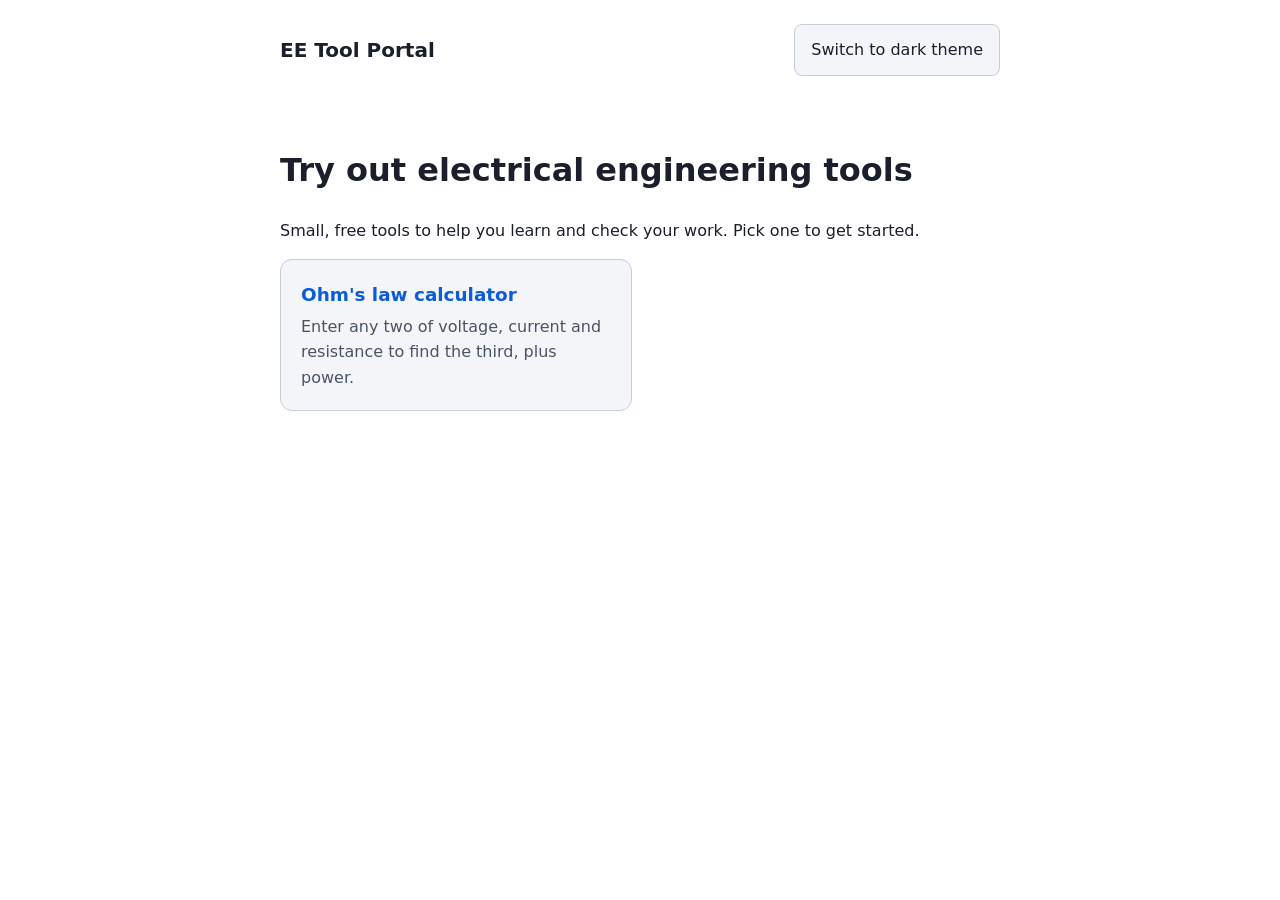
==== index.html @ eff1bedc "Add portal home page and Ohm's law calculator Includes shared styles, light/dark theme toggle (defau" ====
<!DOCTYPE html>
<html lang="en" data-theme="light">
<head>
  <meta charset="utf-8">
  <meta name="viewport" content="width=device-width, initial-scale=1">
  <title>Electrical Engineering Tool Portal</title>
  <link rel="stylesheet" href="css/style.css">
  <script src="js/theme.js"></script>
</head>
<body>
  <header>
    <a class="brand" href="index.html">EE Tool Portal</a>
    <button id="theme-toggle" type="button">Switch to dark theme</button>
  </header>
  <main>
    <h1>Try out electrical engineering tools</h1>
    <p>Small, free tools to help you learn and check your work. Pick one to get started.</p>
    <div class="cards">
      <a class="card" href="tools/ohms-law/index.html">
        <h2>Ohm's law calculator</h2>
        <p>Enter any two of voltage, current and resistance to find the third, plus power.</p>
      </a>
    </div>
  </main>
</body>
</html>
---- css/style.css ----
:root {
  --bg: #ffffff;
  --surface: #f3f5f9;
  --text: #1a1f2b;
  --muted: #4a5365;
  --border: #c5ccd9;
  --accent: #0b5cd5;
  --accent-text: #ffffff;
  --error: #b00020;
}

:root[data-theme="dark"] {
  --bg: #12151c;
  --surface: #1c212c;
  --text: #eef1f7;
  --muted: #b4bccd;
  --border: #3a4256;
  --accent: #7ab1ff;
  --accent-text: #0a1020;
  --error: #ff8a9b;
}

* { box-sizing: border-box; }

body {
  margin: 0;
  font-family: system-ui, -apple-system, "Segoe UI", Roboto, sans-serif;
  line-height: 1.6;
  background: var(--bg);
  color: var(--text);
}

a { color: var(--accent); }

header, main { max-width: 48rem; margin: 0 auto; padding: 1rem; }

header {
  display: flex;
  align-items: center;
  justify-content: space-between;
  gap: 1rem;
  flex-wrap: wrap;
}

header a.brand { color: var(--text); font-weight: 700; font-size: 1.25rem; text-decoration: none; }

button, input {
  font: inherit;
  color: var(--text);
  background: var(--surface);
  border: 1px solid var(--border);
  border-radius: 0.5rem;
  padding: 0.75rem 1rem;
  min-height: 2.75rem;
}

button { cursor: pointer; }

button.primary { background: var(--accent); color: var(--accent-text); border-color: var(--accent); font-weight: 600; }

:focus-visible { outline: 3px solid var(--accent); outline-offset: 2px; }

.cards { display: grid; gap: 1rem; grid-template-columns: 1fr; }

.card {
  display: block;
  padding: 1.25rem;
  background: var(--surface);
  border: 1px solid var(--border);
  border-radius: 0.75rem;
  color: var(--text);
  text-decoration: none;
}
.card h2 { margin: 0 0 0.25rem; color: var(--accent); font-size: 1.15rem; }
.card p { margin: 0; color: var(--muted); }

form { display: grid; gap: 1rem; grid-template-columns: 1fr; }
label { display: grid; gap: 0.25rem; font-weight: 600; }
input { width: 100%; }
.actions { display: flex; gap: 0.75rem; flex-wrap: wrap; }

.result {
  margin-top: 1.5rem;
  padding: 1rem;
  background: var(--surface);
  border: 1px solid var(--border);
  border-radius: 0.75rem;
}
.result.error { color: var(--error); border-color: var(--error); }
.muted { color: var(--muted); }

@media (min-width: 40rem) {
  .cards { grid-template-columns: repeat(2, 1fr); }
  form { grid-template-columns: repeat(3, 1fr); }
  .actions { grid-column: 1 / -1; }
}

@media (min-width: 64rem) {
  header, main { padding: 1.5rem; }
}

input::placeholder { color: var(--muted); opacity: 1; }
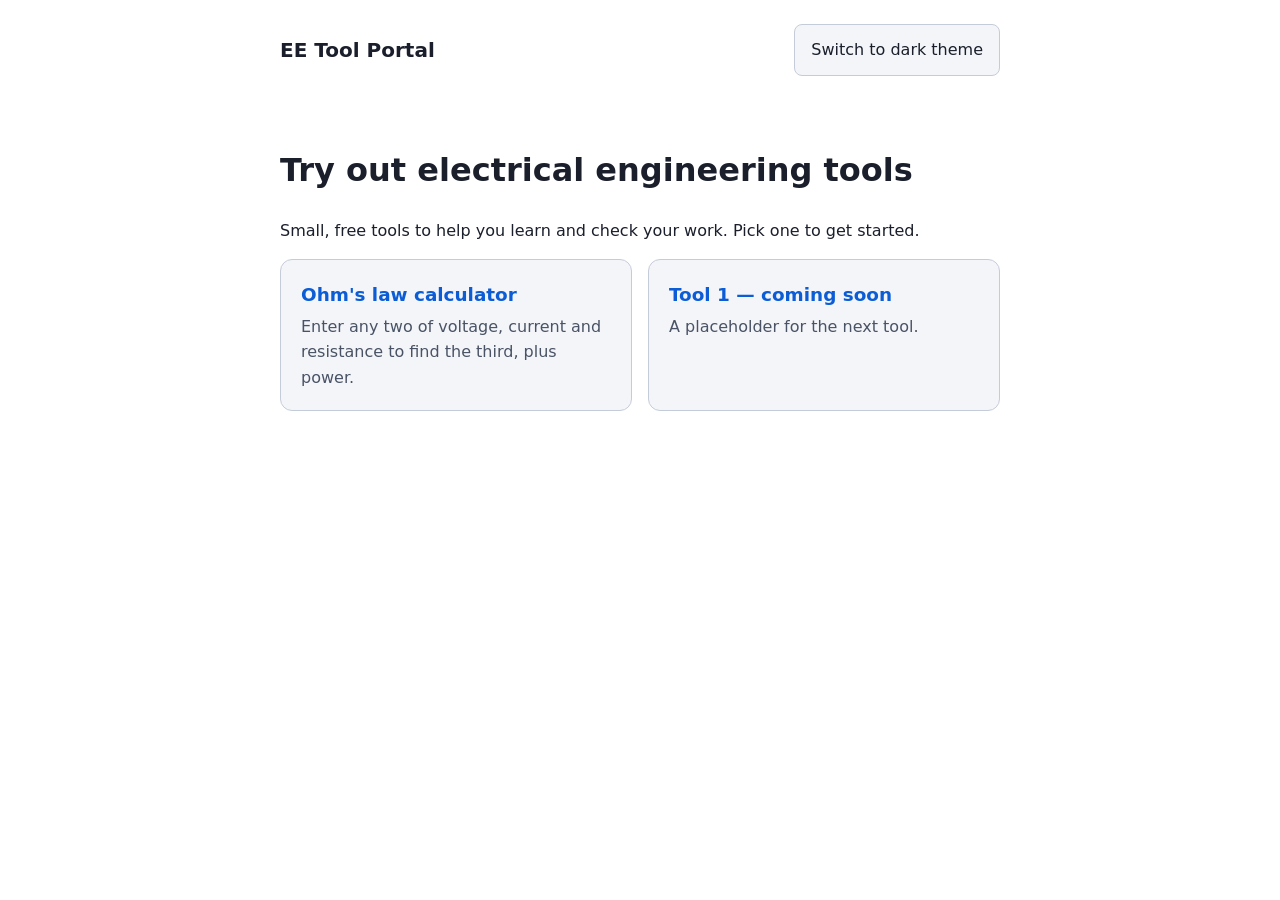
==== commit 599c7241: "Add placeholder Tool 1 card and page; mark step done in Feature Plan Co-Authored-By: Claude Sonnet 5" ====
--- a/index.html
+++ b/index.html
@@ -20,6 +20,10 @@
         <h2>Ohm's law calculator</h2>
         <p>Enter any two of voltage, current and resistance to find the third, plus power.</p>
       </a>
+      <a class="card" href="tools/tool-1/index.html">
+        <h2>Tool 1 &mdash; coming soon</h2>
+        <p>A placeholder for the next tool.</p>
+      </a>
     </div>
   </main>
 </body>
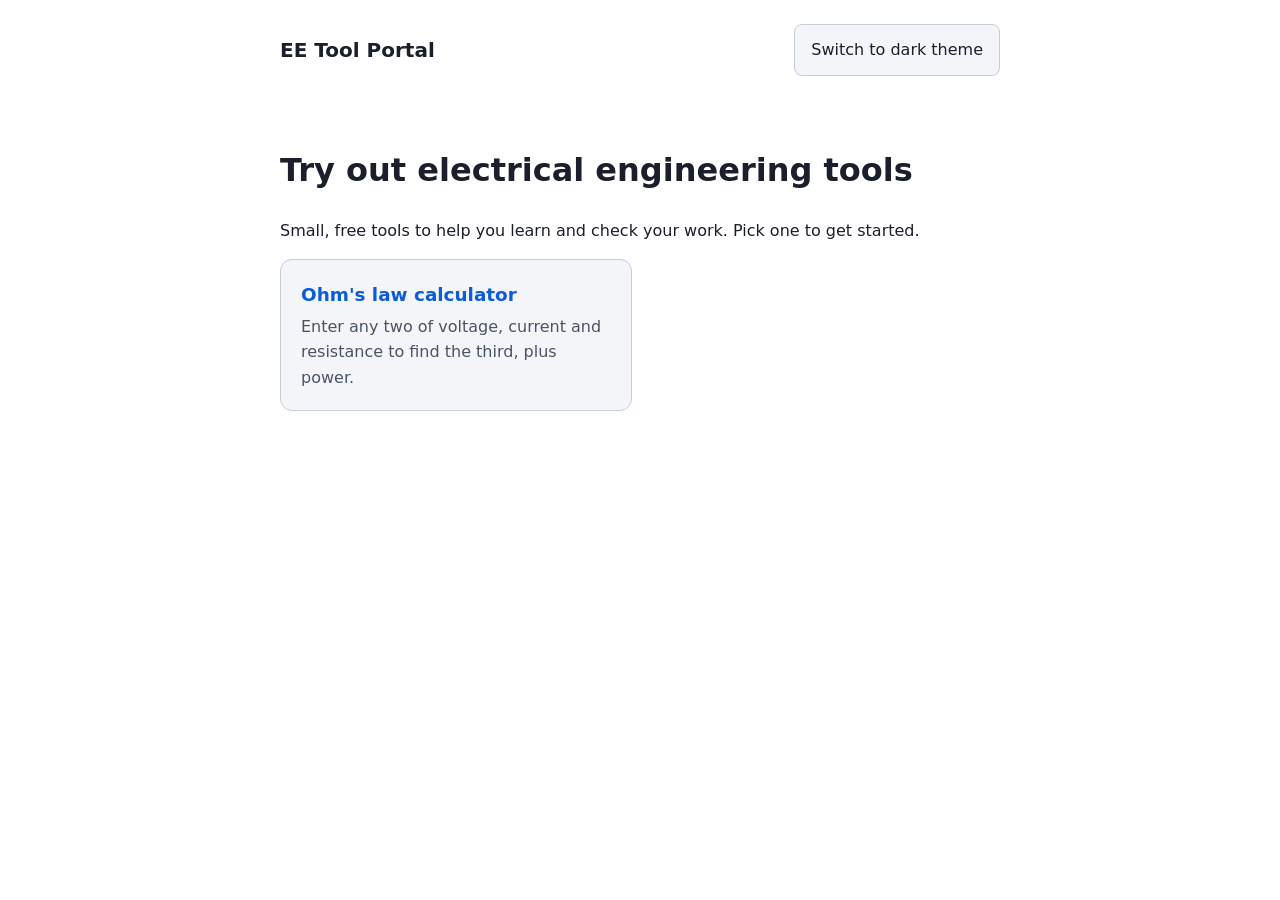
==== commit 019a0a1b: "Replace Tool 1 placeholder with the Ohm's law calculator; update Feature Plan Co-Authored-By: Claude" ====
--- a/index.html
+++ b/index.html
@@ -20,10 +20,6 @@
         <h2>Ohm's law calculator</h2>
         <p>Enter any two of voltage, current and resistance to find the third, plus power.</p>
       </a>
-      <a class="card" href="tools/tool-1/index.html">
-        <h2>Tool 1 &mdash; coming soon</h2>
-        <p>A placeholder for the next tool.</p>
-      </a>
     </div>
   </main>
 </body>
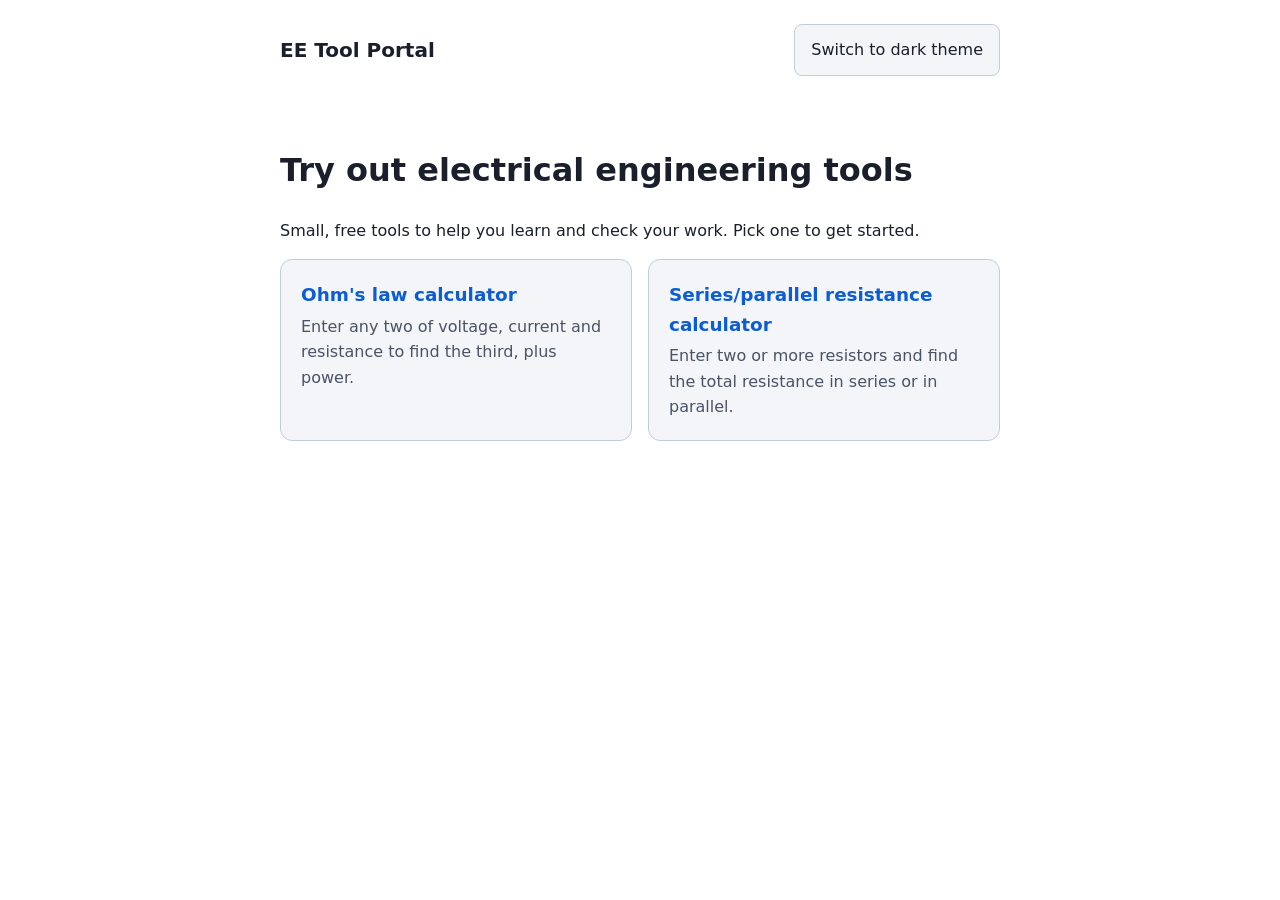
==== commit 1b0ec3ab: "Add series/parallel resistance calculator (Phase 2) Co-Authored-By: Claude Sonnet 5.5 <noreply@anthr" ====
--- a/index.html
+++ b/index.html
@@ -20,6 +20,10 @@
         <h2>Ohm's law calculator</h2>
         <p>Enter any two of voltage, current and resistance to find the third, plus power.</p>
       </a>
+      <a class="card" href="tools/series-parallel/index.html">
+        <h2>Series/parallel resistance calculator</h2>
+        <p>Enter two or more resistors and find the total resistance in series or in parallel.</p>
+      </a>
     </div>
   </main>
 </body>
--- a/css/style.css
+++ b/css/style.css
@@ -100,3 +100,10 @@
 }
 
 input::placeholder { color: var(--muted); opacity: 1; }
+
+form.rows { grid-template-columns: 1fr; }
+fieldset { border: 1px solid var(--border); border-radius: 0.5rem; padding: 0.5rem 1rem; margin: 0; }
+.choice { display: inline-flex; align-items: center; gap: 0.5rem; margin-right: 1.5rem; font-weight: 400; }
+input[type="radio"] { width: auto; min-height: 0; }
+.row { display: flex; align-items: flex-end; gap: 0.75rem; margin-bottom: 1rem; }
+.row label { flex: 1; }
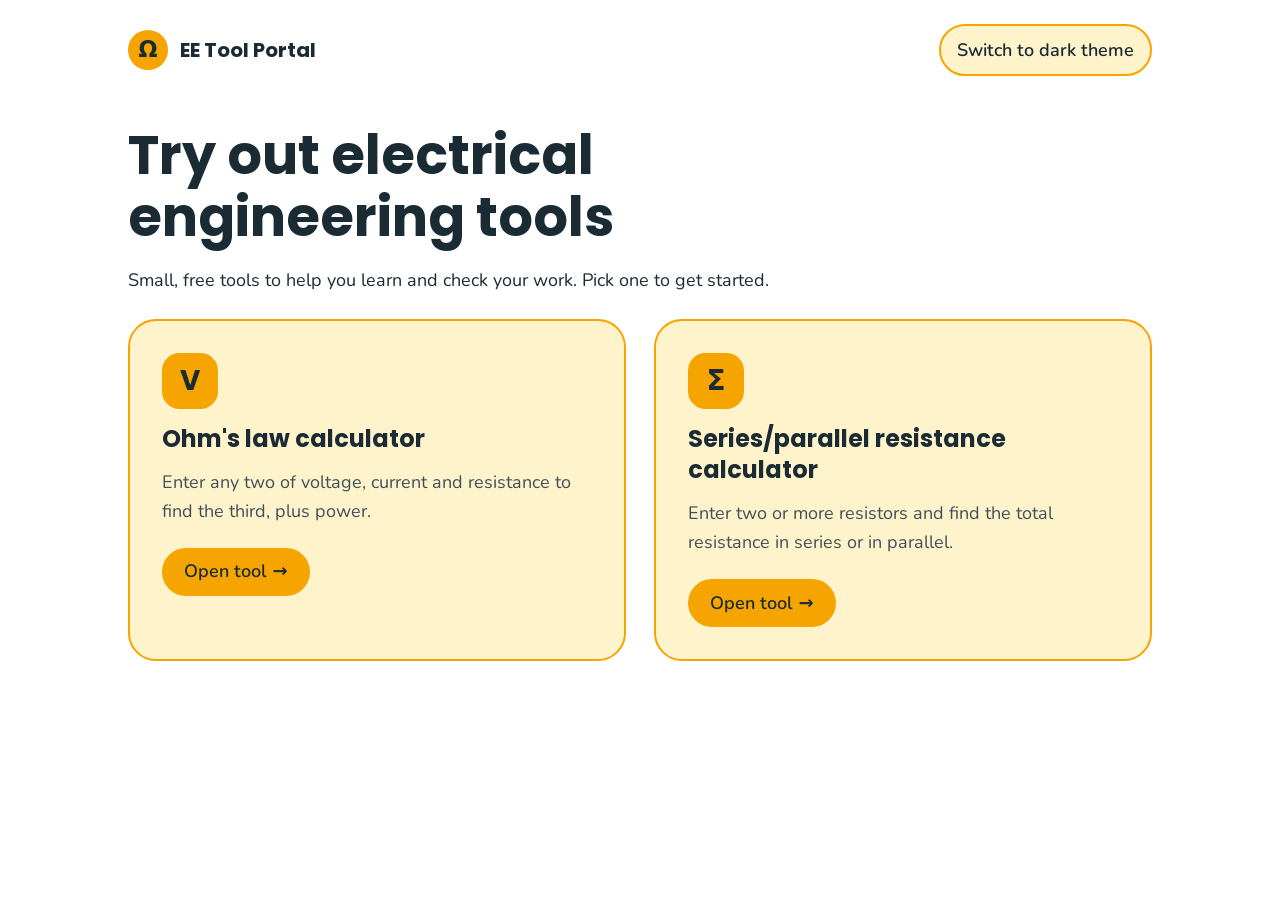
==== commit 058dedbd: "Apply Friendly Classroom visual design to portal and tool pages Poppins/Nunito fonts, amber accent, " ====
--- a/index.html
+++ b/index.html
@@ -4,12 +4,15 @@
   <meta charset="utf-8">
   <meta name="viewport" content="width=device-width, initial-scale=1">
   <title>Electrical Engineering Tool Portal</title>
+  <link rel="preconnect" href="https://fonts.googleapis.com">
+  <link rel="preconnect" href="https://fonts.gstatic.com" crossorigin>
+  <link href="https://fonts.googleapis.com/css2?family=Nunito:wght@400;600&family=Poppins:wght@600;700&display=swap" rel="stylesheet">
   <link rel="stylesheet" href="css/style.css">
   <script src="js/theme.js"></script>
 </head>
 <body>
   <header>
-    <a class="brand" href="index.html">EE Tool Portal</a>
+    <a class="brand" href="index.html"><span class="logo" aria-hidden="true">&Omega;</span>EE Tool Portal</a>
     <button id="theme-toggle" type="button">Switch to dark theme</button>
   </header>
   <main>
@@ -17,12 +20,16 @@
     <p>Small, free tools to help you learn and check your work. Pick one to get started.</p>
     <div class="cards">
       <a class="card" href="tools/ohms-law/index.html">
+        <span class="badge" aria-hidden="true">V</span>
         <h2>Ohm's law calculator</h2>
         <p>Enter any two of voltage, current and resistance to find the third, plus power.</p>
+        <span class="open">Open tool &rarr;</span>
       </a>
       <a class="card" href="tools/series-parallel/index.html">
+        <span class="badge" aria-hidden="true">&Sigma;</span>
         <h2>Series/parallel resistance calculator</h2>
         <p>Enter two or more resistors and find the total resistance in series or in parallel.</p>
+        <span class="open">Open tool &rarr;</span>
       </a>
     </div>
   </main>
--- a/css/style.css
+++ b/css/style.css
@@ -1,22 +1,25 @@
+/* Visual design: "Friendly Classroom" (Poppins headings, Nunito body, amber accent). */
 :root {
   --bg: #ffffff;
-  --surface: #f3f5f9;
-  --text: #1a1f2b;
-  --muted: #4a5365;
-  --border: #c5ccd9;
-  --accent: #0b5cd5;
-  --accent-text: #ffffff;
+  --card: #fff3cc;
+  --text: #1b2b34;
+  --muted: #3f505a;
+  --border: #b58900;
+  --accent: #f5a400;
+  --accent-text: #1b2b34;
+  --link: #8a4b00;
   --error: #b00020;
 }
 
 :root[data-theme="dark"] {
-  --bg: #12151c;
-  --surface: #1c212c;
-  --text: #eef1f7;
-  --muted: #b4bccd;
-  --border: #3a4256;
-  --accent: #7ab1ff;
-  --accent-text: #0a1020;
+  --bg: #14202a;
+  --card: #1e2f3b;
+  --text: #f4f7fa;
+  --muted: #b7c4ce;
+  --border: #6e8798;
+  --accent: #ffc857;
+  --accent-text: #14202a;
+  --link: #ffc857;
   --error: #ff8a9b;
 }
 
@@ -24,15 +27,24 @@
 
 body {
   margin: 0;
-  font-family: system-ui, -apple-system, "Segoe UI", Roboto, sans-serif;
+  font-family: "Nunito", system-ui, -apple-system, "Segoe UI", Roboto, sans-serif;
+  font-size: 1.125rem;
   line-height: 1.6;
   background: var(--bg);
   color: var(--text);
 }
 
-a { color: var(--accent); }
+h1, h2, .brand, .badge {
+  font-family: "Poppins", system-ui, -apple-system, "Segoe UI", Roboto, sans-serif;
+}
 
-header, main { max-width: 48rem; margin: 0 auto; padding: 1rem; }
+h1 { font-size: clamp(2rem, 5vw, 3.375rem); line-height: 1.15; margin: 0 0 1rem; }
+h2 { font-size: 1.5rem; line-height: 1.3; }
+strong { font-weight: 600; }
+
+a { color: var(--link); }
+
+header, main { max-width: 70rem; margin: 0 auto; padding: 1.25rem 1.25rem; }
 
 header {
   display: flex;
@@ -42,68 +54,122 @@
   flex-wrap: wrap;
 }
 
-header a.brand { color: var(--text); font-weight: 700; font-size: 1.25rem; text-decoration: none; }
+a.brand {
+  display: flex;
+  align-items: center;
+  gap: 0.75rem;
+  color: var(--text);
+  font-weight: 700;
+  font-size: 1.25rem;
+  text-decoration: none;
+}
+
+.logo {
+  display: inline-flex;
+  align-items: center;
+  justify-content: center;
+  width: 2.5rem;
+  height: 2.5rem;
+  border-radius: 50%;
+  background: var(--accent);
+  color: var(--accent-text);
+  font-size: 1.4rem;
+}
+
+main > h1, main > p { max-width: 46rem; }
 
 button, input {
   font: inherit;
   color: var(--text);
-  background: var(--surface);
-  border: 1px solid var(--border);
-  border-radius: 0.5rem;
-  padding: 0.75rem 1rem;
+  background: var(--card);
+  border: 2px solid var(--border);
+  padding: 0.6rem 1rem;
   min-height: 2.75rem;
 }
 
-button { cursor: pointer; }
+input { border-radius: 0.75rem; background: var(--bg); }
 
-button.primary { background: var(--accent); color: var(--accent-text); border-color: var(--accent); font-weight: 600; }
+button {
+  border-radius: 999px;
+  border-color: var(--accent);
+  font-weight: 600;
+  cursor: pointer;
+}
 
-:focus-visible { outline: 3px solid var(--accent); outline-offset: 2px; }
+button.primary { background: var(--accent); color: var(--accent-text); }
 
-.cards { display: grid; gap: 1rem; grid-template-columns: 1fr; }
+:focus-visible { outline: 3px solid var(--text); outline-offset: 2px; }
+
+.cards { display: flex; flex-wrap: wrap; gap: 1.75rem; margin-top: 1.5rem; }
 
 .card {
-  display: block;
-  padding: 1.25rem;
-  background: var(--surface);
-  border: 1px solid var(--border);
-  border-radius: 0.75rem;
+  flex: 1 1 20rem;
+  display: flex;
+  flex-direction: column;
+  align-items: flex-start;
+  gap: 0.875rem;
+  padding: 2rem;
+  background: var(--card);
+  border: 2px solid var(--accent);
+  border-radius: 1.75rem;
   color: var(--text);
   text-decoration: none;
 }
-.card h2 { margin: 0 0 0.25rem; color: var(--accent); font-size: 1.15rem; }
+.card h2 { margin: 0; color: var(--text); }
 .card p { margin: 0; color: var(--muted); }
 
+.badge {
+  display: inline-flex;
+  align-items: center;
+  justify-content: center;
+  width: 3.5rem;
+  height: 3.5rem;
+  border-radius: 1.1rem;
+  background: var(--accent);
+  color: var(--accent-text);
+  font-weight: 700;
+  font-size: 1.75rem;
+}
+
+.open {
+  margin-top: 0.5rem;
+  padding: 0.6rem 1.4rem;
+  border-radius: 999px;
+  background: var(--accent);
+  color: var(--accent-text);
+  font-weight: 600;
+}
+
+form, .result { max-width: 48rem; }
 form { display: grid; gap: 1rem; grid-template-columns: 1fr; }
 label { display: grid; gap: 0.25rem; font-weight: 600; }
 input { width: 100%; }
+input::placeholder { color: var(--muted); opacity: 1; }
 .actions { display: flex; gap: 0.75rem; flex-wrap: wrap; }
 
 .result {
   margin-top: 1.5rem;
-  padding: 1rem;
-  background: var(--surface);
-  border: 1px solid var(--border);
-  border-radius: 0.75rem;
+  padding: 1.25rem;
+  background: var(--card);
+  border: 2px solid var(--accent);
+  border-radius: 1.25rem;
 }
 .result.error { color: var(--error); border-color: var(--error); }
 .muted { color: var(--muted); }
 
+form.rows { grid-template-columns: 1fr; }
+fieldset { border: 2px solid var(--border); border-radius: 0.75rem; padding: 0.5rem 1rem; margin: 0; }
+.choice { display: inline-flex; align-items: center; gap: 0.5rem; margin-right: 1.5rem; font-weight: 400; }
+input[type="radio"] { width: auto; min-height: 0; }
+.row { display: flex; align-items: flex-end; gap: 0.75rem; margin-bottom: 1rem; }
+.row label { flex: 1; }
+
 @media (min-width: 40rem) {
-  .cards { grid-template-columns: repeat(2, 1fr); }
   form { grid-template-columns: repeat(3, 1fr); }
+  form.rows { grid-template-columns: 1fr; }
   .actions { grid-column: 1 / -1; }
 }
 
 @media (min-width: 64rem) {
-  header, main { padding: 1.5rem; }
+  header, main { padding: 1.5rem 3rem; }
 }
-
-input::placeholder { color: var(--muted); opacity: 1; }
-
-form.rows { grid-template-columns: 1fr; }
-fieldset { border: 1px solid var(--border); border-radius: 0.5rem; padding: 0.5rem 1rem; margin: 0; }
-.choice { display: inline-flex; align-items: center; gap: 0.5rem; margin-right: 1.5rem; font-weight: 400; }
-input[type="radio"] { width: auto; min-height: 0; }
-.row { display: flex; align-items: flex-end; gap: 0.75rem; margin-bottom: 1rem; }
-.row label { flex: 1; }
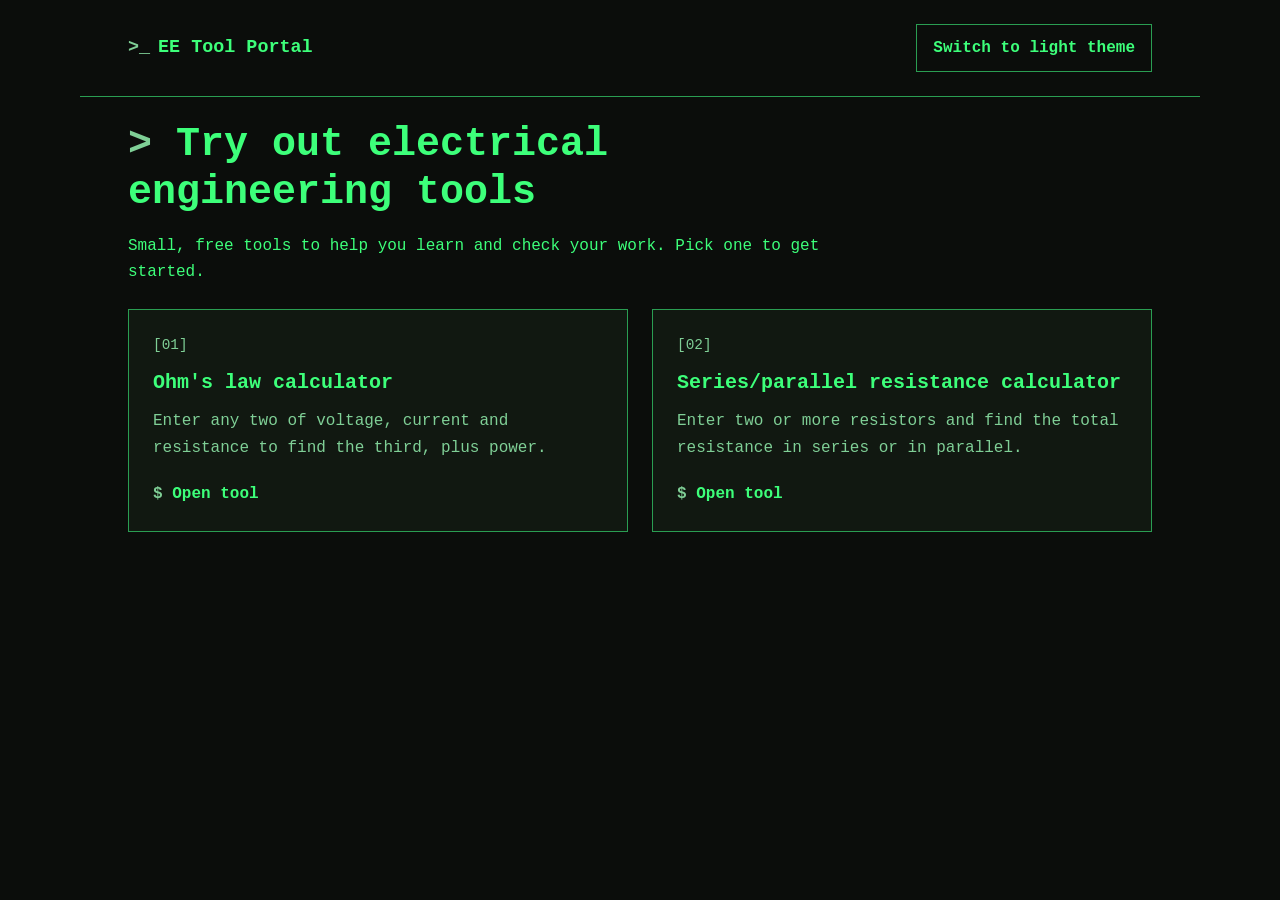
==== commit 43810811: "Switch visual design to terminal style (monospace, green on near-black) Dark is now the default them" ====
--- a/index.html
+++ b/index.html
@@ -1,35 +1,32 @@
 <!DOCTYPE html>
-<html lang="en" data-theme="light">
+<html lang="en" data-theme="dark">
 <head>
   <meta charset="utf-8">
   <meta name="viewport" content="width=device-width, initial-scale=1">
   <title>Electrical Engineering Tool Portal</title>
-  <link rel="preconnect" href="https://fonts.googleapis.com">
-  <link rel="preconnect" href="https://fonts.gstatic.com" crossorigin>
-  <link href="https://fonts.googleapis.com/css2?family=Nunito:wght@400;600&family=Poppins:wght@600;700&display=swap" rel="stylesheet">
   <link rel="stylesheet" href="css/style.css">
   <script src="js/theme.js"></script>
 </head>
 <body>
   <header>
-    <a class="brand" href="index.html"><span class="logo" aria-hidden="true">&Omega;</span>EE Tool Portal</a>
-    <button id="theme-toggle" type="button">Switch to dark theme</button>
+    <a class="brand" href="index.html"><span class="logo" aria-hidden="true">&gt;_</span>EE Tool Portal</a>
+    <button id="theme-toggle" type="button">Switch to light theme</button>
   </header>
   <main>
     <h1>Try out electrical engineering tools</h1>
     <p>Small, free tools to help you learn and check your work. Pick one to get started.</p>
     <div class="cards">
       <a class="card" href="tools/ohms-law/index.html">
-        <span class="badge" aria-hidden="true">V</span>
+        <span class="badge" aria-hidden="true">[01]</span>
         <h2>Ohm's law calculator</h2>
         <p>Enter any two of voltage, current and resistance to find the third, plus power.</p>
-        <span class="open">Open tool &rarr;</span>
+        <span class="open">Open tool</span>
       </a>
       <a class="card" href="tools/series-parallel/index.html">
-        <span class="badge" aria-hidden="true">&Sigma;</span>
+        <span class="badge" aria-hidden="true">[02]</span>
         <h2>Series/parallel resistance calculator</h2>
         <p>Enter two or more resistors and find the total resistance in series or in parallel.</p>
-        <span class="open">Open tool &rarr;</span>
+        <span class="open">Open tool</span>
       </a>
     </div>
   </main>
--- a/css/style.css
+++ b/css/style.css
@@ -1,48 +1,43 @@
-/* Visual design: "Friendly Classroom" (Poppins headings, Nunito body, amber accent). */
+/* Visual design: terminal. Monospace type, green on near-black (dark is the default theme). */
 :root {
-  --bg: #ffffff;
-  --card: #fff3cc;
-  --text: #1b2b34;
-  --muted: #3f505a;
-  --border: #b58900;
-  --accent: #f5a400;
-  --accent-text: #1b2b34;
-  --link: #8a4b00;
-  --error: #b00020;
+  --bg: #0b0d0b;
+  --card: #111811;
+  --text: #3dff7a;
+  --muted: #7fcf96;
+  --border: #2a9d52;
+  --accent: #3dff7a;
+  --accent-text: #0b0d0b;
+  --error: #ff7b7b;
 }
 
-:root[data-theme="dark"] {
-  --bg: #14202a;
-  --card: #1e2f3b;
-  --text: #f4f7fa;
-  --muted: #b7c4ce;
-  --border: #6e8798;
-  --accent: #ffc857;
-  --accent-text: #14202a;
-  --link: #ffc857;
-  --error: #ff8a9b;
+:root[data-theme="light"] {
+  --bg: #f1f5ee;
+  --card: #e3ebde;
+  --text: #0b4d22;
+  --muted: #2f5d3d;
+  --border: #3b7a4f;
+  --accent: #0b4d22;
+  --accent-text: #f1f5ee;
+  --error: #b00020;
 }
 
 * { box-sizing: border-box; }
 
 body {
   margin: 0;
-  font-family: "Nunito", system-ui, -apple-system, "Segoe UI", Roboto, sans-serif;
-  font-size: 1.125rem;
-  line-height: 1.6;
+  font-family: ui-monospace, "SFMono-Regular", Menlo, Consolas, "Liberation Mono", "Courier New", monospace;
+  font-size: 1rem;
+  line-height: 1.65;
   background: var(--bg);
   color: var(--text);
 }
 
-h1, h2, .brand, .badge {
-  font-family: "Poppins", system-ui, -apple-system, "Segoe UI", Roboto, sans-serif;
-}
+h1 { font-size: clamp(1.6rem, 4.5vw, 2.5rem); line-height: 1.2; margin: 0 0 1rem; }
+h1::before { content: "> "; color: var(--muted); }
+h2 { font-size: 1.25rem; line-height: 1.3; }
+strong { font-weight: 700; }
 
-h1 { font-size: clamp(2rem, 5vw, 3.375rem); line-height: 1.15; margin: 0 0 1rem; }
-h2 { font-size: 1.5rem; line-height: 1.3; }
-strong { font-weight: 600; }
-
-a { color: var(--link); }
+a { color: var(--text); text-decoration: underline; text-underline-offset: 0.2em; }
 
 header, main { max-width: 70rem; margin: 0 auto; padding: 1.25rem 1.25rem; }
 
@@ -52,97 +47,70 @@
   justify-content: space-between;
   gap: 1rem;
   flex-wrap: wrap;
+  border-bottom: 1px solid var(--border);
 }
 
 a.brand {
   display: flex;
   align-items: center;
-  gap: 0.75rem;
+  gap: 0.5rem;
   color: var(--text);
   font-weight: 700;
-  font-size: 1.25rem;
+  font-size: 1.15rem;
   text-decoration: none;
 }
 
-.logo {
-  display: inline-flex;
-  align-items: center;
-  justify-content: center;
-  width: 2.5rem;
-  height: 2.5rem;
-  border-radius: 50%;
-  background: var(--accent);
-  color: var(--accent-text);
-  font-size: 1.4rem;
-}
+.logo { color: var(--muted); }
 
 main > h1, main > p { max-width: 46rem; }
 
 button, input {
   font: inherit;
   color: var(--text);
-  background: var(--card);
-  border: 2px solid var(--border);
+  background: var(--bg);
+  border: 1px solid var(--border);
+  border-radius: 0;
   padding: 0.6rem 1rem;
   min-height: 2.75rem;
 }
 
-input { border-radius: 0.75rem; background: var(--bg); }
+input { caret-color: var(--text); }
 
-button {
-  border-radius: 999px;
-  border-color: var(--accent);
-  font-weight: 600;
-  cursor: pointer;
-}
+button { cursor: pointer; font-weight: 700; }
+button:hover { background: var(--card); }
 
-button.primary { background: var(--accent); color: var(--accent-text); }
+button.primary { background: var(--accent); color: var(--accent-text); border-color: var(--accent); }
+button.primary:hover { background: var(--accent); filter: brightness(1.1); }
 
-:focus-visible { outline: 3px solid var(--text); outline-offset: 2px; }
+:focus-visible { outline: 2px solid var(--text); outline-offset: 2px; }
 
-.cards { display: flex; flex-wrap: wrap; gap: 1.75rem; margin-top: 1.5rem; }
+.cards { display: flex; flex-wrap: wrap; gap: 1.5rem; margin-top: 1.5rem; }
 
 .card {
   flex: 1 1 20rem;
   display: flex;
   flex-direction: column;
   align-items: flex-start;
-  gap: 0.875rem;
-  padding: 2rem;
+  gap: 0.75rem;
+  padding: 1.5rem;
   background: var(--card);
-  border: 2px solid var(--accent);
-  border-radius: 1.75rem;
+  border: 1px solid var(--border);
+  border-radius: 0;
   color: var(--text);
   text-decoration: none;
 }
+.card:hover { border-color: var(--text); }
 .card h2 { margin: 0; color: var(--text); }
 .card p { margin: 0; color: var(--muted); }
 
-.badge {
-  display: inline-flex;
-  align-items: center;
-  justify-content: center;
-  width: 3.5rem;
-  height: 3.5rem;
-  border-radius: 1.1rem;
-  background: var(--accent);
-  color: var(--accent-text);
-  font-weight: 700;
-  font-size: 1.75rem;
-}
+.badge { color: var(--muted); font-size: 0.9rem; }
 
-.open {
-  margin-top: 0.5rem;
-  padding: 0.6rem 1.4rem;
-  border-radius: 999px;
-  background: var(--accent);
-  color: var(--accent-text);
-  font-weight: 600;
-}
+.open { margin-top: 0.5rem; font-weight: 700; }
+.open::before { content: "$ "; color: var(--muted); }
 
 form, .result { max-width: 48rem; }
 form { display: grid; gap: 1rem; grid-template-columns: 1fr; }
-label { display: grid; gap: 0.25rem; font-weight: 600; }
+label { display: grid; gap: 0.25rem; font-weight: 700; }
 input { width: 100%; }
 input::placeholder { color: var(--muted); opacity: 1; }
 .actions { display: flex; gap: 0.75rem; flex-wrap: wrap; }
@@ -151,16 +119,15 @@
   margin-top: 1.5rem;
   padding: 1.25rem;
   background: var(--card);
-  border: 2px solid var(--accent);
-  border-radius: 1.25rem;
+  border: 1px solid var(--border);
 }
 .result.error { color: var(--error); border-color: var(--error); }
 .muted { color: var(--muted); }
 
 form.rows { grid-template-columns: 1fr; }
-fieldset { border: 2px solid var(--border); border-radius: 0.75rem; padding: 0.5rem 1rem; margin: 0; }
+fieldset { border: 1px solid var(--border); border-radius: 0; padding: 0.5rem 1rem; margin: 0; }
 .choice { display: inline-flex; align-items: center; gap: 0.5rem; margin-right: 1.5rem; font-weight: 400; }
-input[type="radio"] { width: auto; min-height: 0; }
+input[type="radio"] { width: auto; min-height: 0; accent-color: var(--text); }
 .row { display: flex; align-items: flex-end; gap: 0.75rem; margin-bottom: 1rem; }
 .row label { flex: 1; }
 
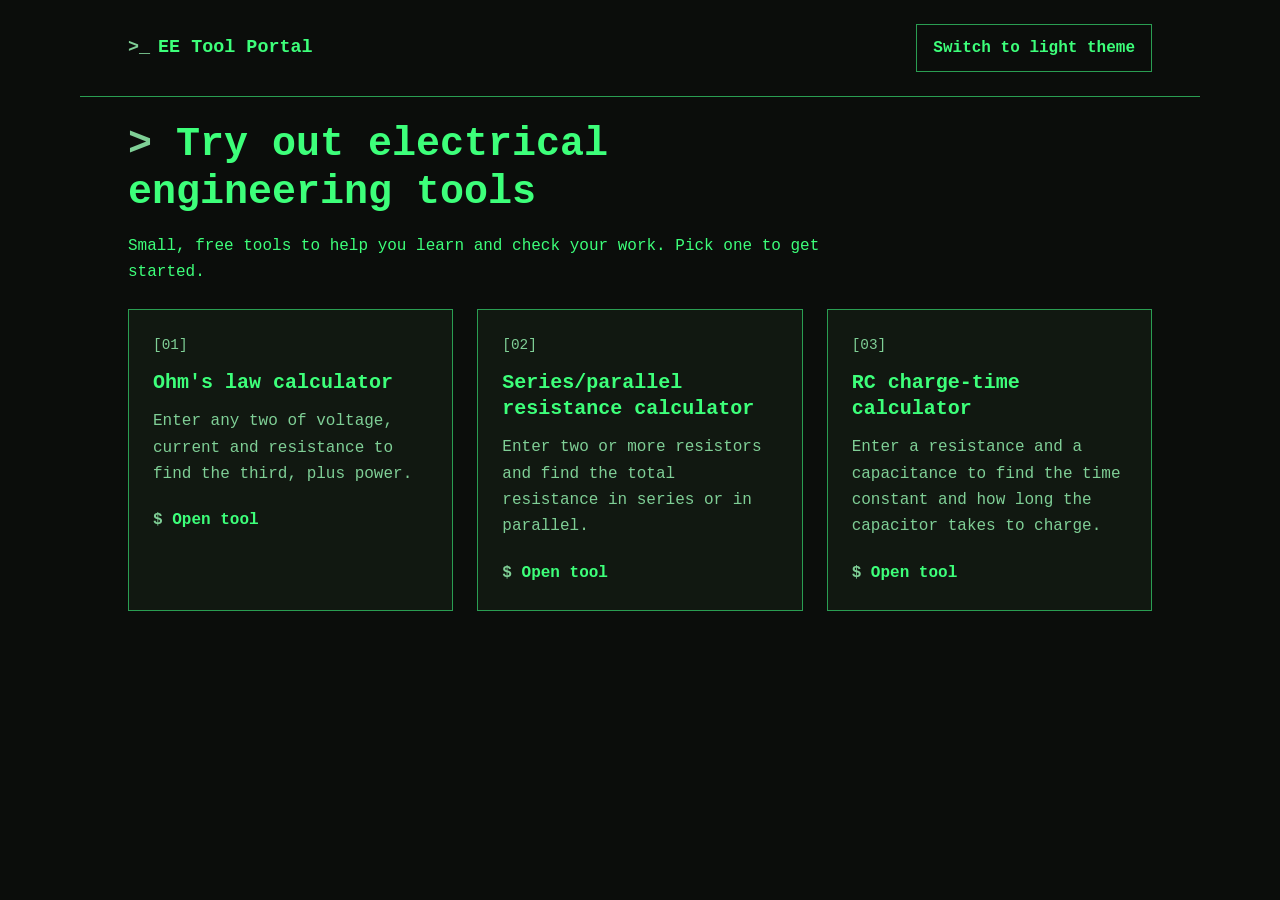
==== commit cf1e0a4d: "Add RC charge-time calculator (Phase 3) Co-Authored-By: Claude Sonnet 5.5 <noreply@anthropic.com> Cl" ====
--- a/index.html
+++ b/index.html
@@ -28,6 +28,12 @@
         <p>Enter two or more resistors and find the total resistance in series or in parallel.</p>
         <span class="open">Open tool</span>
       </a>
+      <a class="card" href="tools/rc-charge-time/index.html">
+        <span class="badge" aria-hidden="true">[03]</span>
+        <h2>RC charge-time calculator</h2>
+        <p>Enter a resistance and a capacitance to find the time constant and how long the capacitor takes to charge.</p>
+        <span class="open">Open tool</span>
+      </a>
     </div>
   </main>
 </body>
--- a/css/style.css
+++ b/css/style.css
@@ -140,3 +140,19 @@
 @media (min-width: 64rem) {
   header, main { padding: 1.5rem 3rem; }
 }
+
+select {
+  font: inherit;
+  color: var(--text);
+  background: var(--bg);
+  border: 1px solid var(--border);
+  border-radius: 0;
+  padding: 0.6rem 1rem;
+  min-height: 2.75rem;
+}
+.field { display: grid; gap: 0.25rem; }
+.with-unit { display: flex; flex-direction: column; gap: 0.75rem; }
+@media (min-width: 40rem) {
+  .with-unit { flex-direction: row; }
+  .with-unit input { flex: 1; min-width: 0; }
+}
